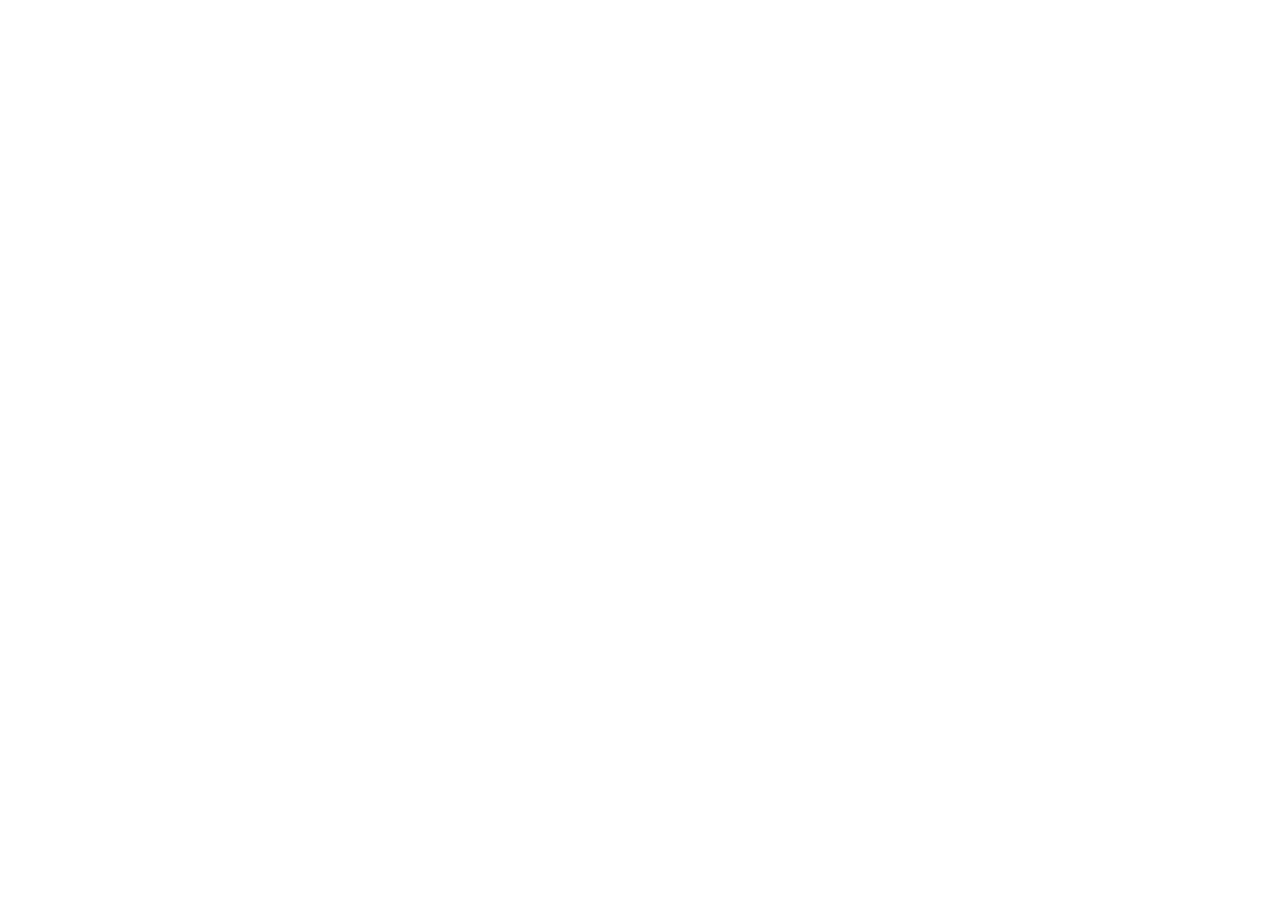
==== index.html @ afae3258 "Add files via upload" ====
<!doctype html>
<html lang="en">
  <head>
    <meta charset="UTF-8" />
    <meta name="viewport" content="width=device-width, initial-scale=1.0" />
    <title>OmniStream - All-in-One Video Downloader</title>
    <meta name="description" content="High-performance video and audio extractor for TikTok, YouTube, Instagram Reels, and Facebook with HD/4K quality selection and MP3 audio download." />
    <meta property="og:title" content="OmniStream - All-in-One Video Downloader" />
    <meta property="og:description" content="High-performance video and audio extractor for TikTok, YouTube, Instagram Reels, and Facebook with HD/4K quality selection and MP3 audio download." />
    <meta property="og:type" content="website" />
    <meta name="twitter:card" content="summary_large_image" />
    <meta name="theme-color" content="#7c3aed" />
    <link rel="icon" type="image/svg+xml" href="/icon-192.svg" />
    <link rel="apple-touch-icon" href="/icon-192.svg" />
    <link rel="manifest" href="/manifest.json" />
  </head>
  <body>
    <div id="root"></div>
    <script type="module" src="/src/main.tsx"></script>
  </body>
</html>
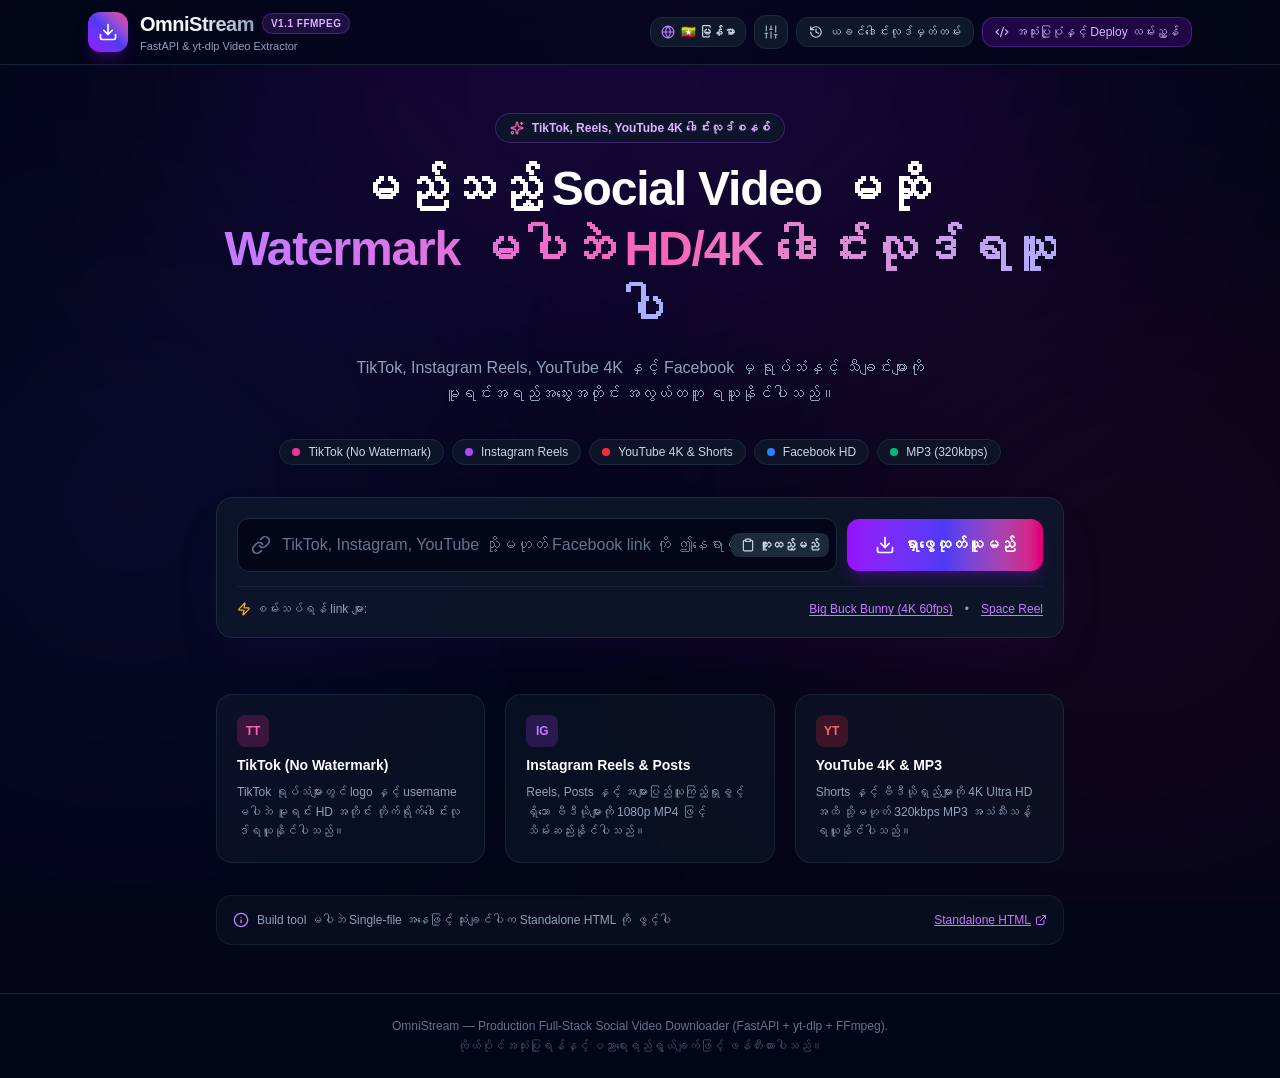
==== commit 7d88a02a: "Add files via upload" ====
--- a/index.html
+++ b/index.html
@@ -13,9 +13,10 @@
     <link rel="icon" type="image/svg+xml" href="/icon-192.svg" />
     <link rel="apple-touch-icon" href="/icon-192.svg" />
     <link rel="manifest" href="/manifest.json" />
+    <script type="module" crossorigin src="/assets/index-uRpabQyn.js"></script>
+    <link rel="stylesheet" crossorigin href="/assets/index-CbbmA-_j.css">
   </head>
   <body>
     <div id="root"></div>
-    <script type="module" src="/src/main.tsx"></script>
   </body>
 </html>
